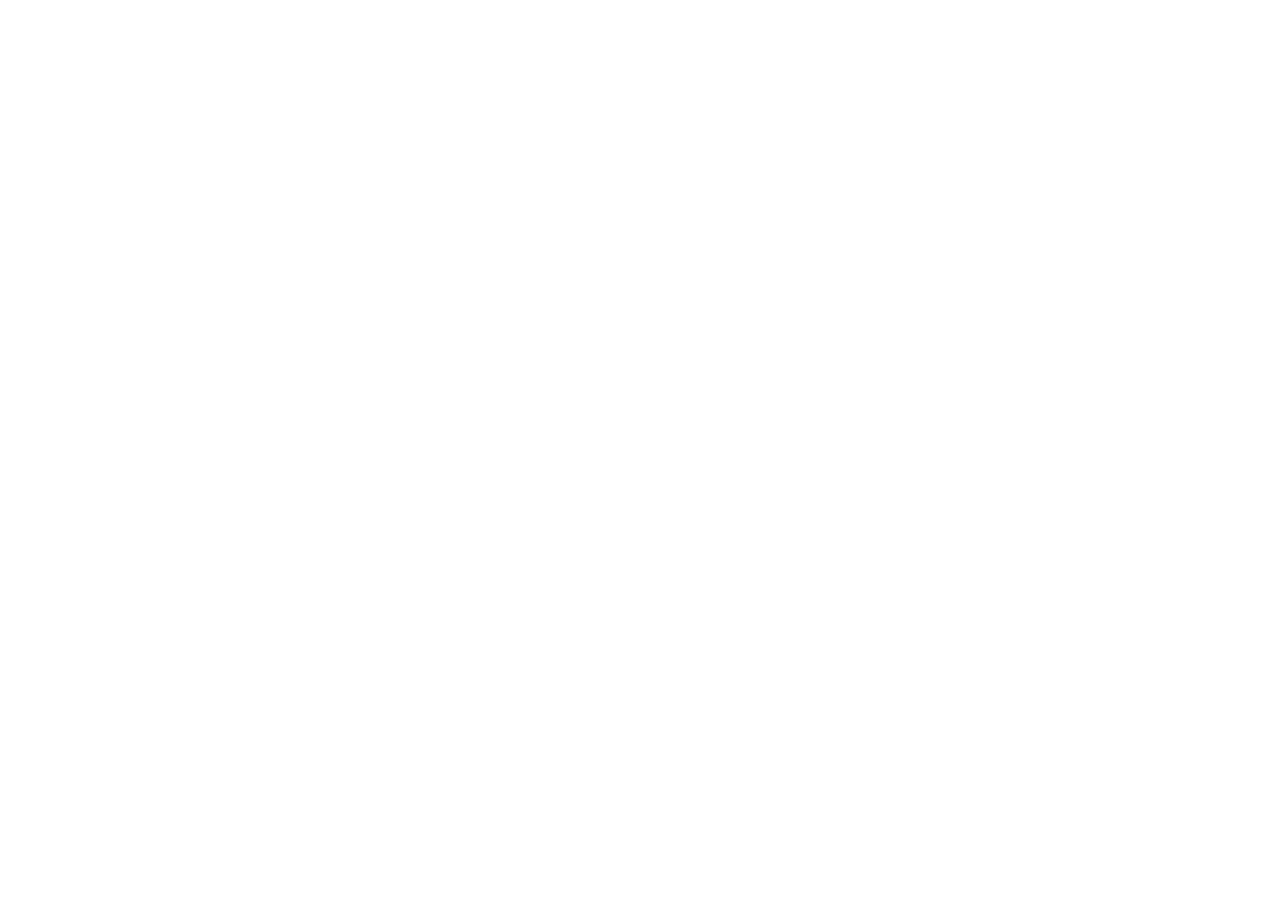
==== index.html @ c469c417 "BO" ====
<!DOCTYPE html>
<html lang="en">
<head>
    <meta charset="UTF-8">
    <meta name="viewport" content="width=device-width, initial-scale=1.0">
    <title>Document</title>
    <link rel="stylesheet" href="index.css">
</head>
<body>
    
</body>
</html>
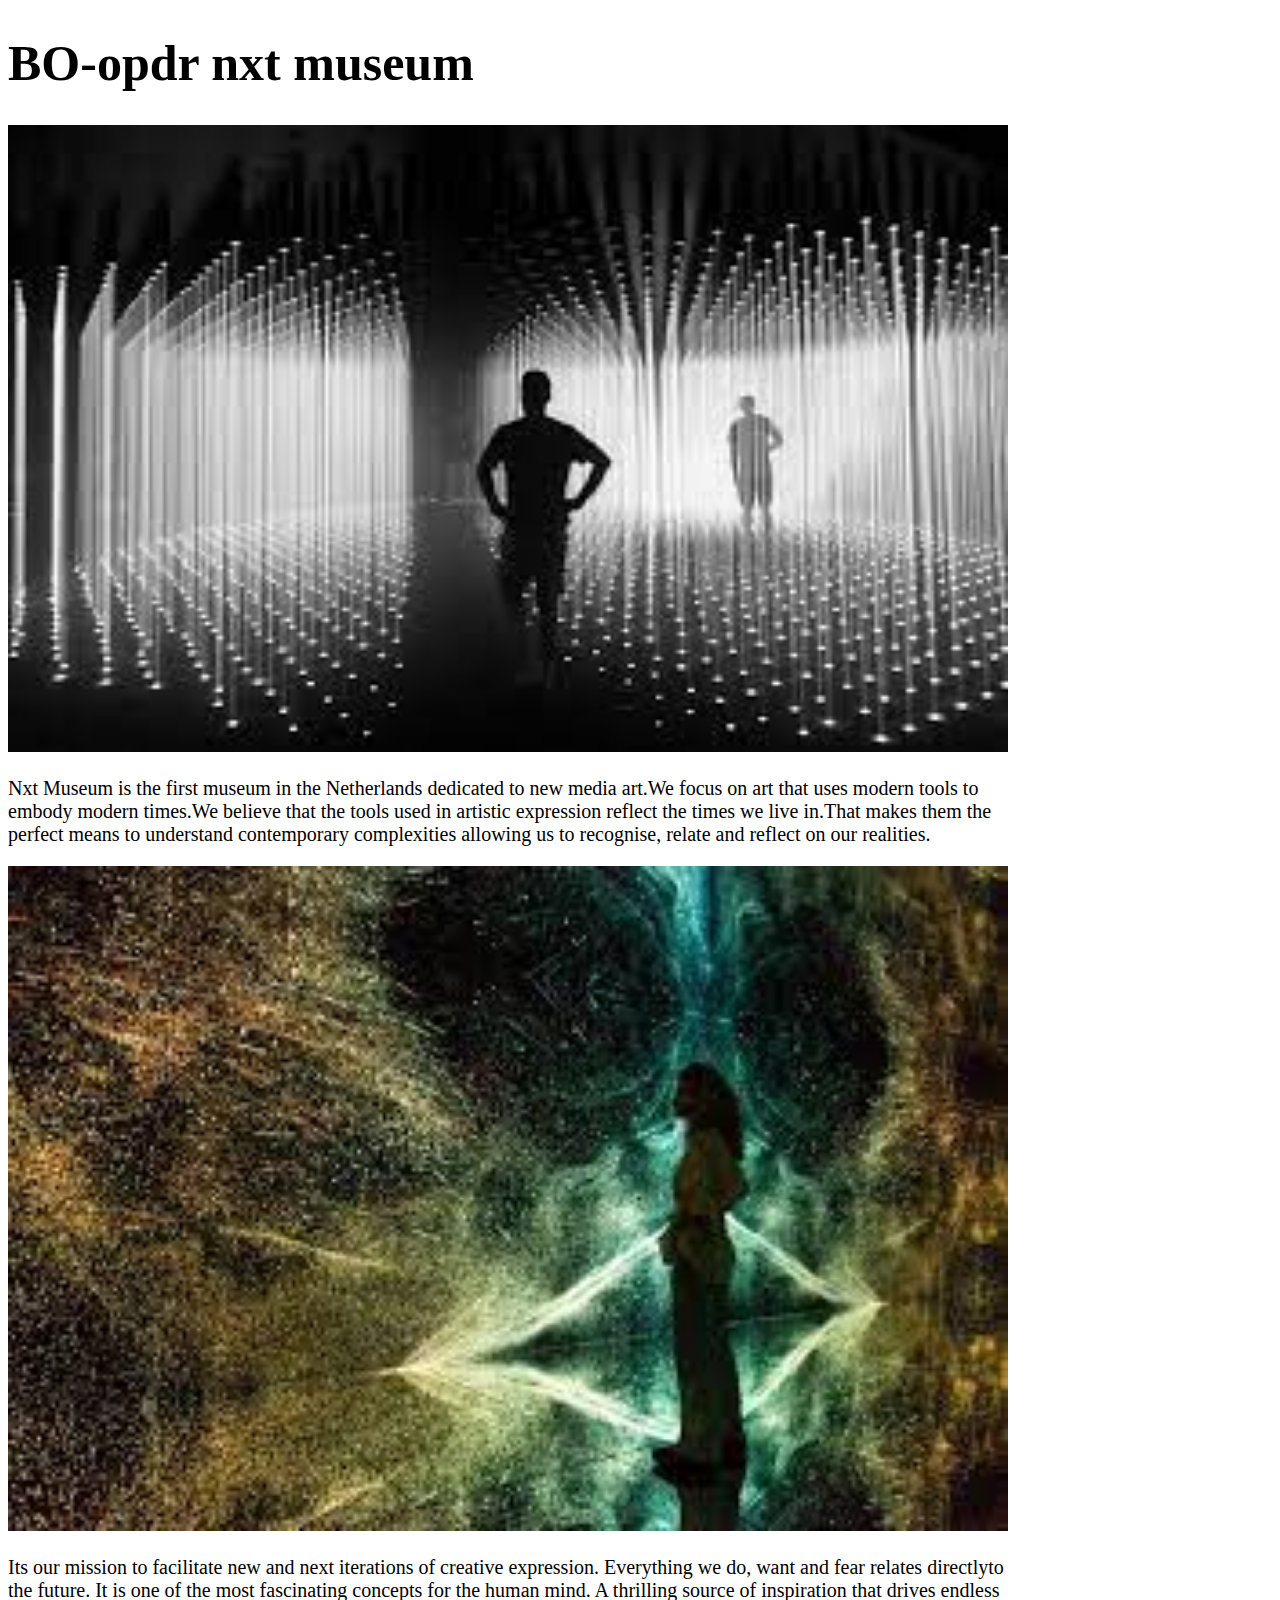
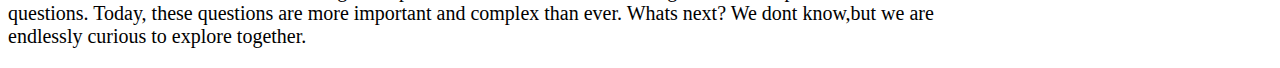
==== commit f1abd5c0: "BO" ====
--- a/index.html
+++ b/index.html
@@ -1,12 +1,35 @@
 <!DOCTYPE html>
 <html lang="en">
 <head>
+    <link rel="stylesheet" href="css/index.css">
     <meta charset="UTF-8">
     <meta name="viewport" content="width=device-width, initial-scale=1.0">
-    <title>Document</title>
+    <title>Nxt-Museum</title>
     <link rel="stylesheet" href="index.css">
 </head>
 <body>
-    
+    <article>
+        <h1>BO-opdr nxt museum</h1>
+        <img src="download.jpeg" alt="nxt main pagina">
+        <P>Nxt Museum is the first museum in the Netherlands 
+            dedicated to new media art.We focus on art that 
+            uses modern tools to embody modern times.We 
+            believe that the tools used in artistic expression 
+            reflect the times we live in.That makes them the 
+            perfect means to understand contemporary 
+            complexities allowing us to recognise, 
+            relate and reflect on our realities.
+        </P>
+        <img src="space.jpeg" alt="de space">
+            <p>Its our mission to facilitate new and next iterations of 
+                creative expression. Everything we do, want and fear 
+                relates directlyto the future. It is one of the most
+                fascinating concepts for the human mind. A thrilling
+                source of inspiration that drives endless questions.
+                Today, these questions are more important and complex 
+                than ever. Whats next? We dont know,but we are 
+                endlessly curious to explore together.
+            </p>
+    </article>
 </body>
 </html>--- a/index.css
+++ b/index.css
@@ -0,0 +1,15 @@
+body{
+    font-size: 20px;
+}
+
+h1{
+    font-size:250%; 
+}
+
+article{
+    width:1000px;
+}
+
+img{
+    width:100%;
+}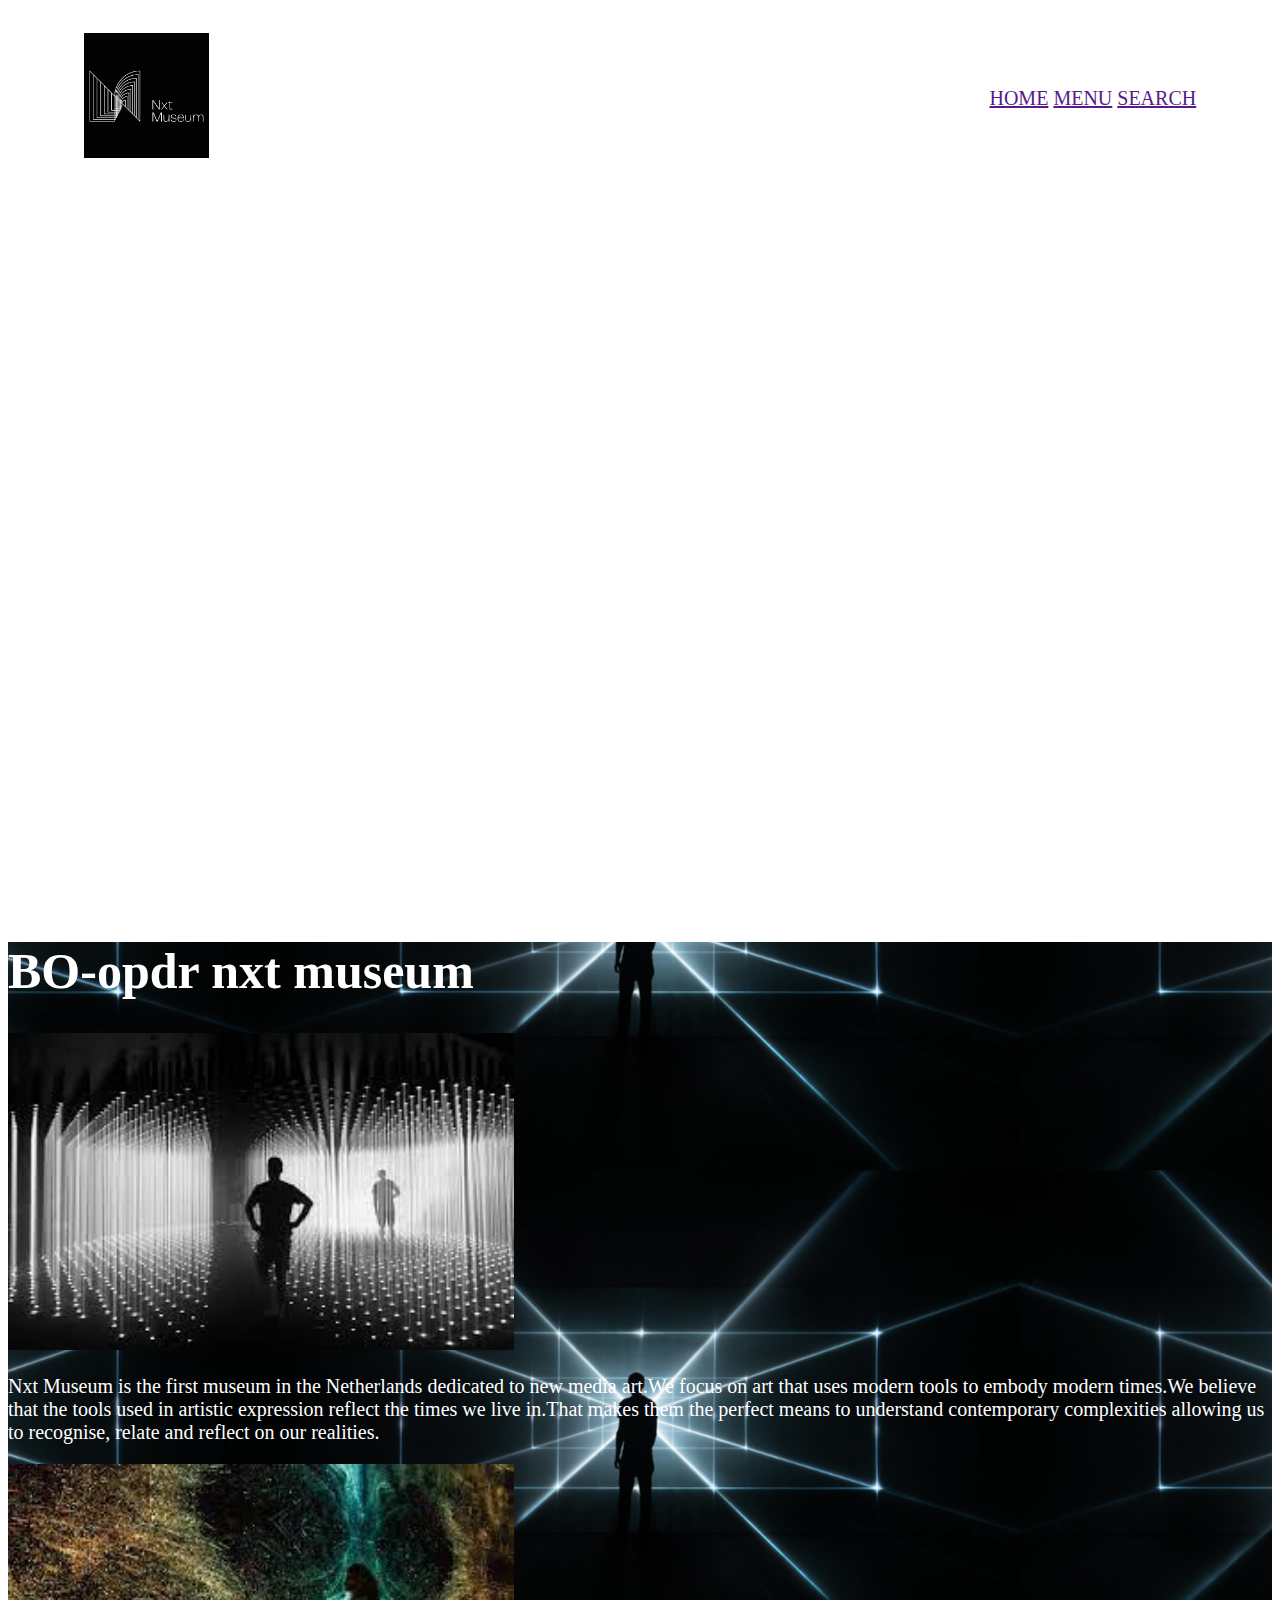
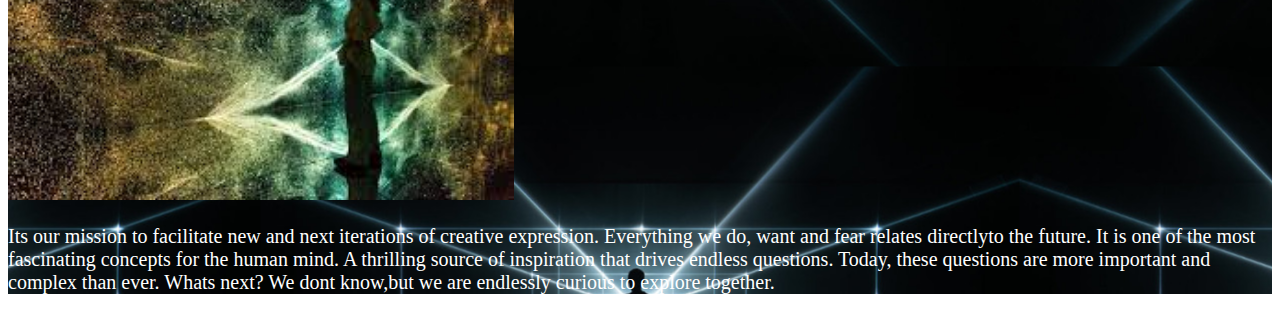
==== commit 2df0358d: "p" ====
--- a/index.html
+++ b/index.html
@@ -8,6 +8,18 @@
     <link rel="stylesheet" href="index.css">
 </head>
 <body>
+    <section class="header">
+        <nav>
+            <a href="index.html"><img src="download.png"></a>
+            <div class="nav-link">
+            <ul>
+                <li><a href="">HOME</a></li>
+                <li><a href="">MENU</a></li>
+                <li><a href="">SEARCH</a></li>
+            </ul>
+            </div>
+        </nav>
+    </section>
     <article>
         <h1>BO-opdr nxt museum</h1>
         <img src="download.jpeg" alt="nxt main pagina">
--- a/index.css
+++ b/index.css
@@ -1,15 +1,60 @@
 body{
-    font-size: 20px;
+    font-size: 20px; 
+
 }
 
 h1{
     font-size:250%; 
+    color: white;
 }
 
 article{
     width:1000px;
+    background-image: url("Nxt3.png" );
+    background-position: center;
+    width: 100%;
+    
+}
+article img{
+    width:40%;
+}
+p{
+    color: white;
 }
 
-img{
-    width:100%;
+
+
+
+
+
+.header{
+    min-height: 100vh;
+    width: 100%;
+
+    background-position: center;
+    background-size: cover;
+    position: relative
+}
+nav{ 
+    flex: 1;
+    display: flex;
+    flex-direction: row;
+    flex-wrap: nowrap;
+    padding: 2% 6%;
+    justify-content: space-between;
+    align-items: center;
+}
+nav img{
+    width: 125px;
+}
+
+/* .nav-links{
+   
+    text-align: right;
+} */
+
+.nav-link ul li{
+    list-style: none;
+    display: inline-block;
+    /* position:relative; */
 }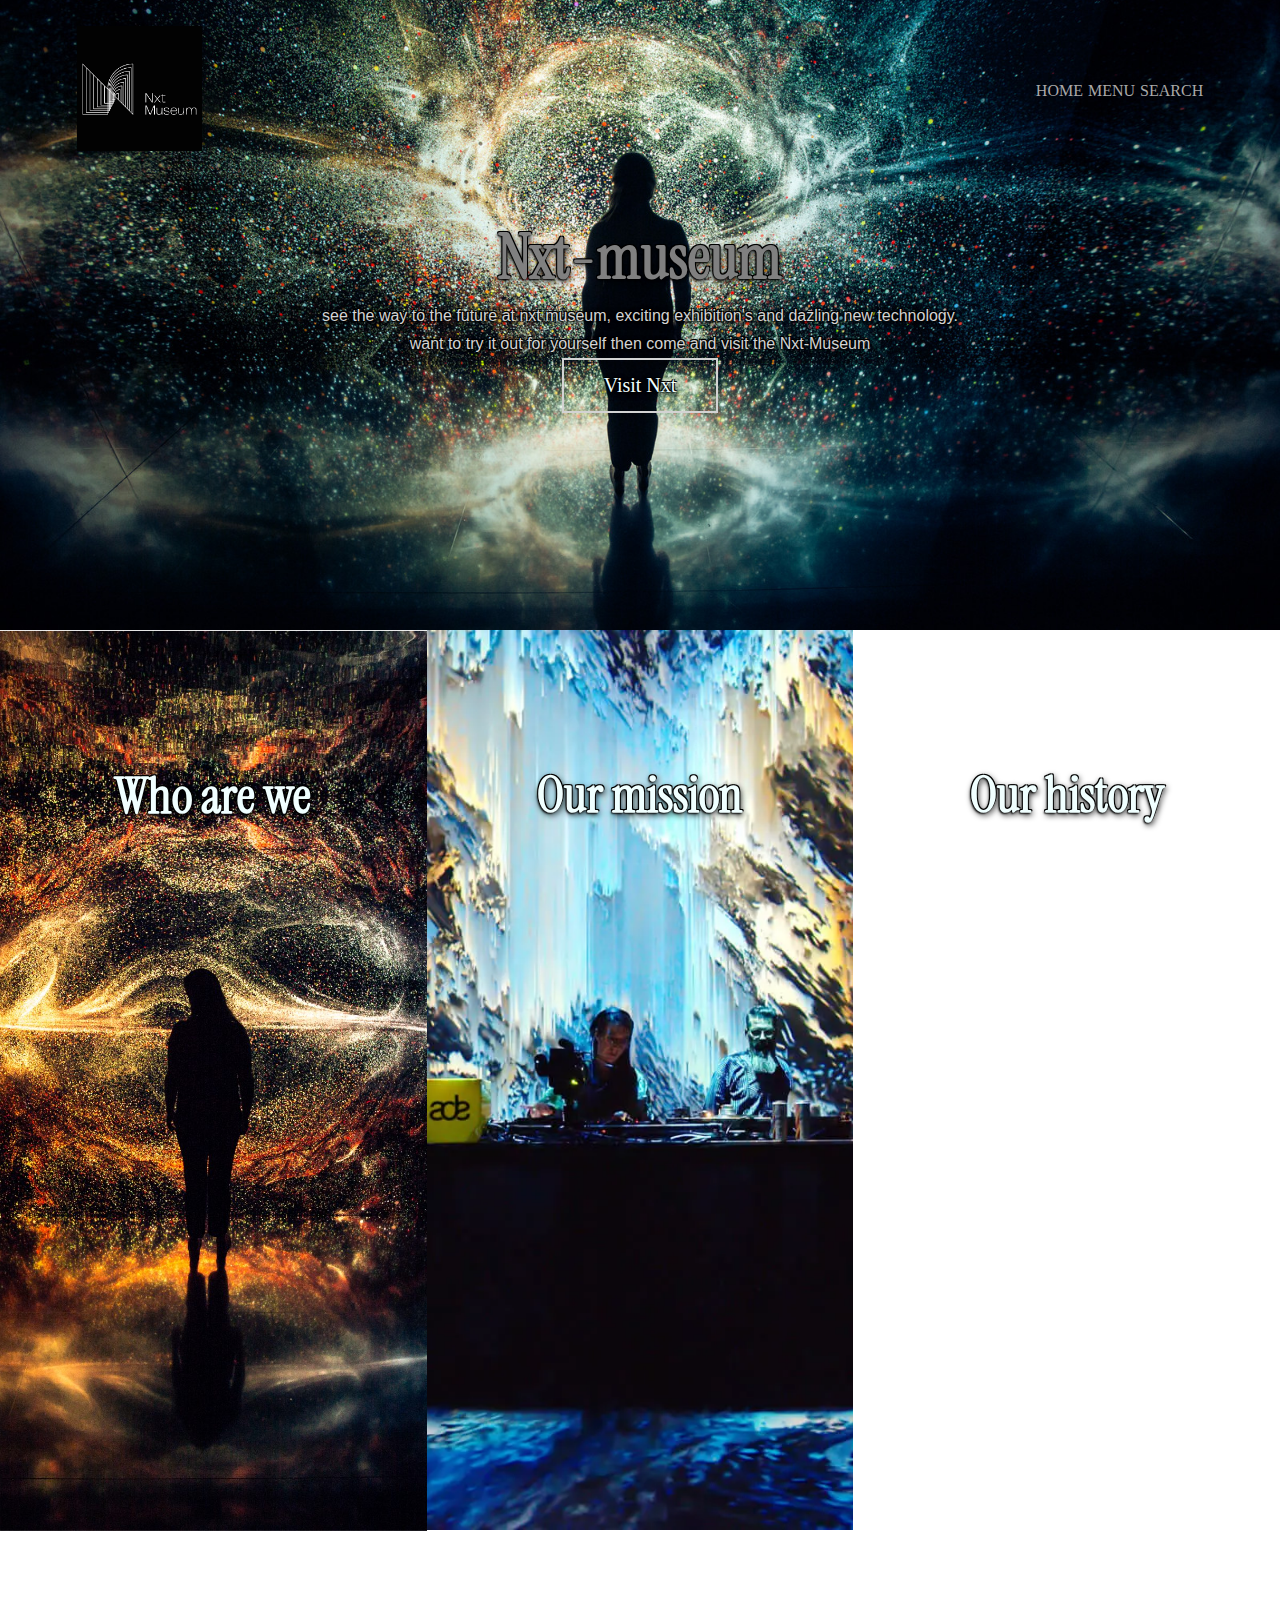
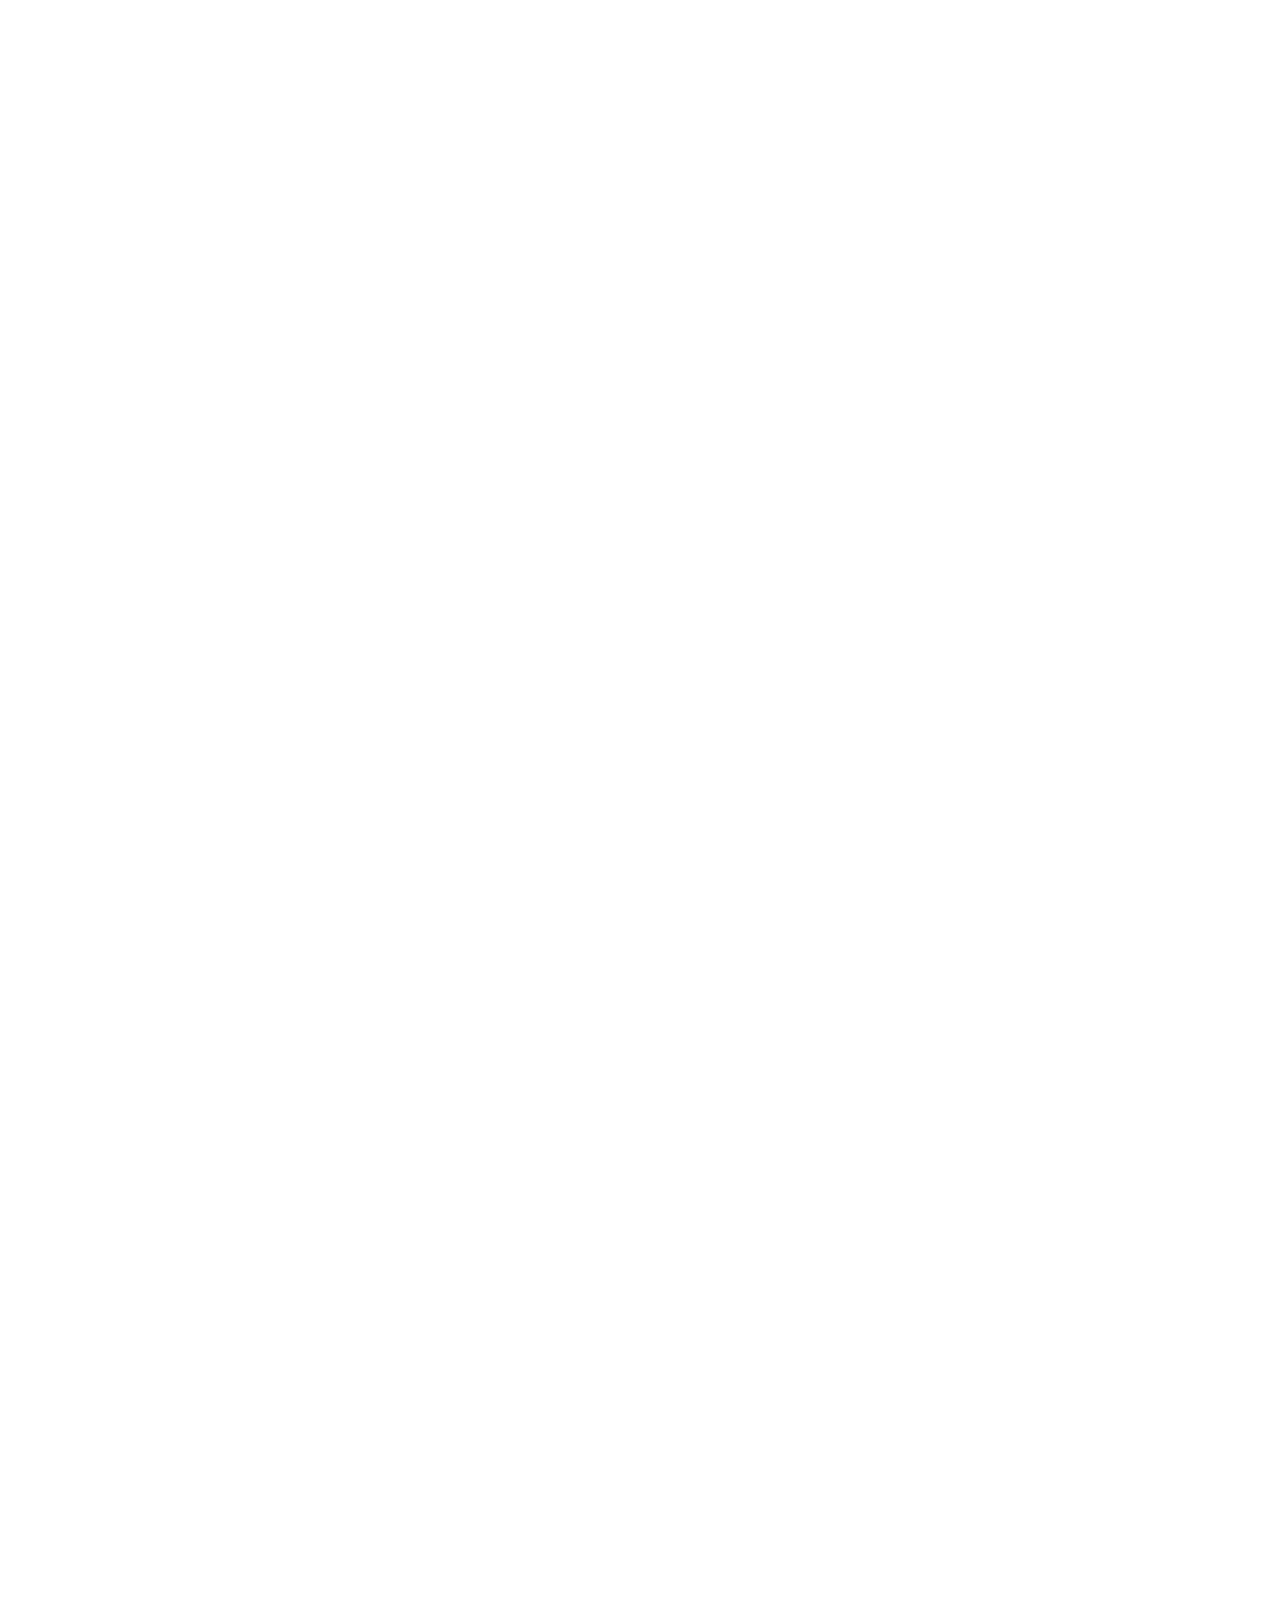
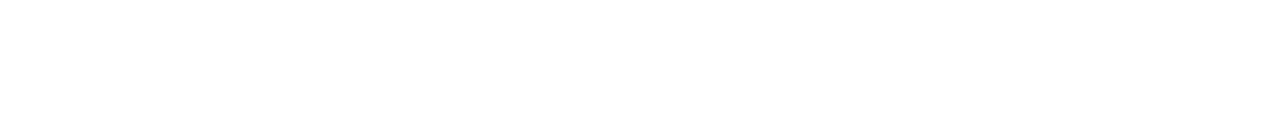
==== commit 9447f08e: "com" ====
--- a/index.html
+++ b/index.html
@@ -6,6 +6,9 @@
     <meta name="viewport" content="width=device-width, initial-scale=1.0">
     <title>Nxt-Museum</title>
     <link rel="stylesheet" href="index.css">
+    <link rel="preconnect" href="https://fonts.googleapis.com">
+    <link rel="preconnect" href="https://fonts.gstatic.com" crossorigin>
+    <link href="https://fonts.googleapis.com/css2?family=Instrument+Serif:ital@1&display=swap" rel="stylesheet">
 </head>
 <body>
     <section class="header">
@@ -19,29 +22,60 @@
             </ul>
             </div>
         </nav>
+
+<div class="text-box">
+    <h1>Nxt-museum</h1>
+    <p>see the way to the future at nxt museum, exciting exhibition's and dazling new technology.</p>
+    <p>want to try it out for yourself then come and visit the Nxt-Museum</p>
+    <a href="https://nxtmuseum.com/"class="Nxtlink">Visit Nxt </a>
+</div>
+
     </section>
-    <article>
-        <h1>BO-opdr nxt museum</h1>
-        <img src="download.jpeg" alt="nxt main pagina">
-        <P>Nxt Museum is the first museum in the Netherlands 
-            dedicated to new media art.We focus on art that 
-            uses modern tools to embody modern times.We 
+    <article class="entre" onclick="E_Showinfo()">
+        <a href="index3.html"><h1><br><br>Who are we</h1></a>
+        <P id="invisible" class="hide"><br><br>
+            Nxt Museum is the first museum in the Netherlands 
+            dedicated to new media art.<br>focus on art that 
+            uses modern tools to embody modern times.<br>We 
             believe that the tools used in artistic expression 
-            reflect the times we live in.That makes them the 
+            reflect the times we live in.That makes them the<br> 
             perfect means to understand contemporary 
             complexities allowing us to recognise, 
             relate and reflect on our realities.
         </P>
-        <img src="space.jpeg" alt="de space">
-            <p>Its our mission to facilitate new and next iterations of 
+    </article>
+        <article class="more_info" onclick="M_Showinfo()">
+            <a href="index4.html"><h1><br><br>Our mission</h1></a>
+            <p id="invisible" class="hide"><br><br>Its our mission to facilitate new and next iterations of 
                 creative expression. Everything we do, want and fear 
-                relates directlyto the future. It is one of the most
+                relates directlyto the future.<br> It is one of the most
                 fascinating concepts for the human mind. A thrilling
-                source of inspiration that drives endless questions.
+                source of inspiration that drives endless questions.<br>
                 Today, these questions are more important and complex 
-                than ever. Whats next? We dont know,but we are 
+                than ever. Whats next?<br> We dont know,but we are 
                 endlessly curious to explore together.
             </p>
+        </article>
+    <article class="history">
+        <a href="index2.html"> <h1><br><br>Our history</h1></a>
+        <p id="invisible" class="hide"><br><br>Nxt Museum, 
+            founded by the young entrepreneur Merel van Helsdingen,
+            exhibits large-scale art installations developed from interdisciplinary 
+            collaborations between established and emerging artists, designers, technicians, 
+            musicians and scientists. the first museum in the Netherlands for new media art,
+            opened its doors on August 29, 2020. With a three-part program consisting of exhibitions,
+            performances and education, Nxt Museum brings art and technology together with the focus on 'what is next'.</p>
     </article>
 </body>
+
+
+<script>
+    $(function() {
+        $("#visible").click(function(){
+            $('#invisible').toggleClass("show");
+        });
+    });
+</script>
+
+
 </html>--- a/index.css
+++ b/index.css
@@ -1,3 +1,8 @@
+*{
+    margin: 0;
+    padding: 0;
+}
+
 body{
     font-size: 20px; 
 
@@ -5,32 +10,120 @@
 
 h1{
     font-size:250%; 
-    color: white;
 }
 
 article{
     width:1000px;
-    background-image: url("Nxt3.png" );
-    background-position: center;
     width: 100%;
     
 }
-article img{
+article img{ 
     width:40%;
 }
-p{
+
+.entre{
+    background-image: url(MMLF-scaled-1.jpeg);
+    background-size: cover;
+    background-position: center;
+    min-height: 100vh;
+    position: relative;
+    top: 150%;
+    left: 50%;
+    transform: translate(-150%, 0.1%);
+    text-align: center;
     color: white;
-}
-
+    width: 33.333%;
+}
+.entre h1{
+    padding: 50%, 60%;
+    text-shadow: -1px 1px 2px #000,
+                1px 2px 6px #000,
+                1px -1px 0 #000,
+                -1px -1px 0 #000;
+    font-family: 'Instrument Serif', serif;
+}
+.entre p{
+    text-shadow: -1px 1px 2px #000,
+                1px 2px 6px #000,
+                1px -1px 0 #000,
+                -1px -1px 0 #000;
+    font-family: 'Instrument Serif', serif;
+}
+.more_info{
+    background-image: url(630cd022c08dc57f480c5abd_Minimal\ Collective\ Nxt\ Museum\ Ivkovic\ Willikens\ ADE\ 2020.webp);
+    background-size: cover;
+    background-position: center;
+    min-height: 100vh;
+    position: relative;
+    top: 75%;
+    left: 33.333%;
+    transform: translate(0, -100%);
+    text-align: center;
+    color: azure;
+    width: 33.333%;
+}
+.more_info h1{
+    padding: 50%, 60%;
+    text-shadow: -1px 1px 2px #000,
+                1px 2px 6px #000,
+                1px -1px 0 #000,
+                -1px -1px 0 #000;
+    font-family: 'Instrument Serif', serif;
+}
+.more_info p{
+    text-shadow: -1px 1px 2px #000,
+                1px 2px 6px #000,
+                1px -1px 0 #000,
+                -1px -1px 0 #000;
+    font-family: 'Instrument Serif', serif;
+}
+
+.history{
+    background-image: url(3.jpg);
+    background-size: cover;
+    background-position: center;
+    min-height: 100vh;
+    position: relative;
+    top: 75%;
+    left: 66.666%;
+    transform: translate(0, -200%);
+    text-align: center;
+    color: azure;
+    width: 33.333%;
+}
+.history h1{
+    padding: 50%, 60%;
+    text-shadow: -1px 1px 2px #000,
+                1px 2px 6px #000,
+                1px -1px 0 #000,
+                -1px -1px 0 #000;
+    font-family: 'Instrument Serif', serif;
+}
+.history p{
+    text-shadow: -1px 1px 2px #000,
+                1px 2px 6px #000,
+                1px -1px 0 #000,
+                -1px -1px 0 #000;
+    font-family: 'Instrument Serif', serif;
+}
+.hide{
+    display: none;
+}
+
+a h1{
+    display: inline-block;
+    text-decoration: none;
+    color: azure;
+}
 
 
 
 
 
 .header{
-    min-height: 100vh;
+    min-height: 70vh;
     width: 100%;
-
+    background-image: url("nxt-museum-in-noord-richt-zich-op-de-nieuwe-generatie.jpg" );
     background-position: center;
     background-size: cover;
     position: relative
@@ -48,13 +141,93 @@
     width: 125px;
 }
 
-/* .nav-links{
-   
+.nav-links{
+    
     text-align: right;
-} */
+}
 
 .nav-link ul li{
     list-style: none;
     display: inline-block;
-    /* position:relative; */
+    position:relative;
+}
+
+.nav-link ul li a{
+    color: darkgray;
+    text-decoration: none;
+    font-size: 16px;
+
+}
+.nav-link ul li::after{
+    content: '';
+    width: 0%;
+    height: 2px;
+    background: #f1f1f1;
+    display: block;
+    margin: auto;
+    transition: 0.5s;
+}
+.nav-link ul li:hover::after{
+    width: 100%;
+}
+.text-box{
+    color: white;
+    width: 90%;
+    position: absolute;
+    top: 50%;
+    left: 50%;
+    transform: translate(-50%, -50%);
+    text-align: center;
+}
+.text-box h1{
+    font-size: 62px;
+    color: gray;
+    text-shadow: -1px 1px 2px #000,
+                1px 2px 6px #000,
+                1px -1px 0 #000,
+                -1px -1px 0 #000;
+    font-family: 'Instrument Serif', serif;
+
+}
+.text-box p{
+    color: lightgray;
+    margin: 10px 0 5px;
+    font-size: 16px;
+    text-shadow: -1px 1px 2px #000,
+                1px 2px 6px #000,
+                1px -1px 0 #000,
+                -1px -1px 0 #000;
+                font-family: 'Fjalla One', sans-serif;
+}
+.Nxtlink{
+    display: inline-block;
+    text-decoration: none;
+    color: azure;
+    border: 2px solid lightgrey;
+    padding: 14px 40px;
+    font-size: 20px;
+    background: transparent;
+    position: relative;
+    transition: 1s;
+    text-shadow: -1px 1px 2px #000,
+                1px 2px 6px #000,
+                1px -1px 0 #000,
+                -1px -1px 0 #000;
+}
+
+.Nxtlink:hover{
+    border: 2px solid white;
+    background: white;
+    color: #000 ;
+    text-shadow: -1px 1px 2px azure,
+                1px 2px 6px azure,
+                1px -1px 0 azure,
+                -1px -1px 0 azure;
+}
+
+@media(max-width: 700px){
+    nav img{
+        width: 90px;
+    }
+
 }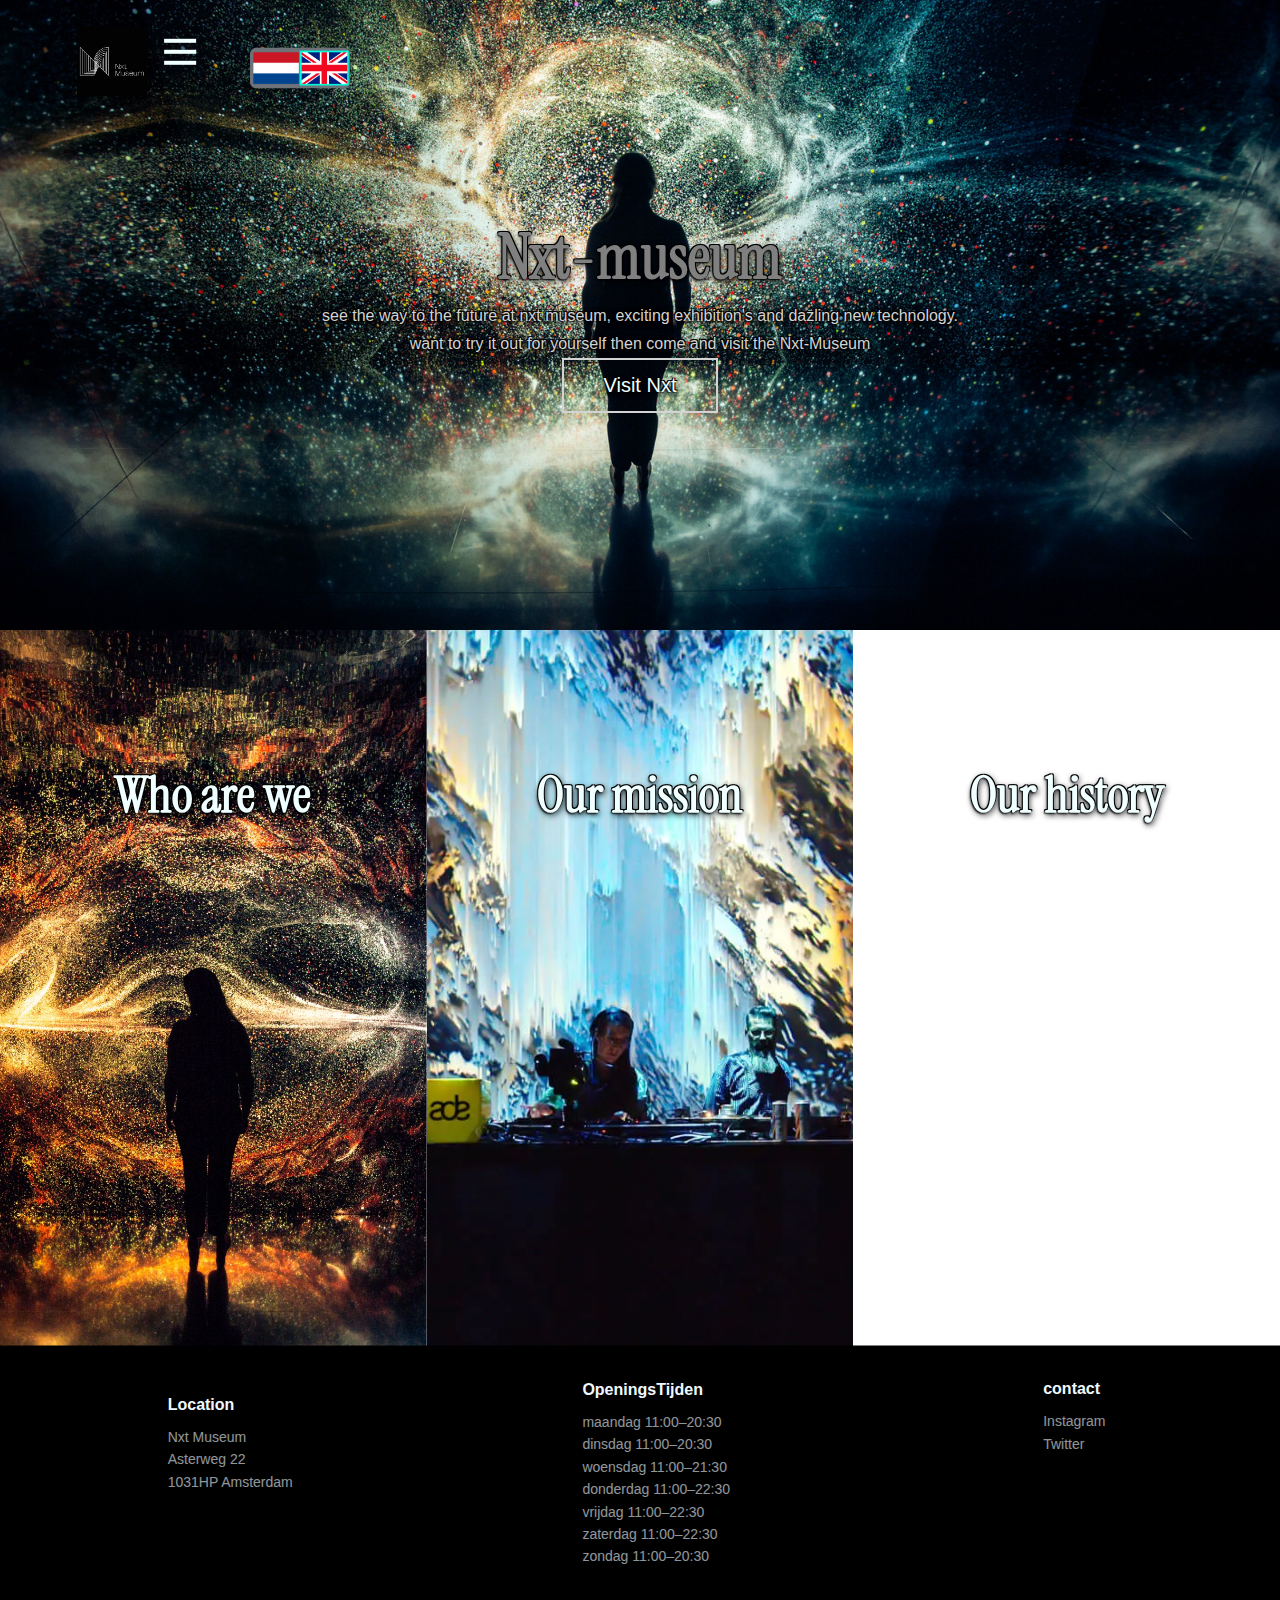
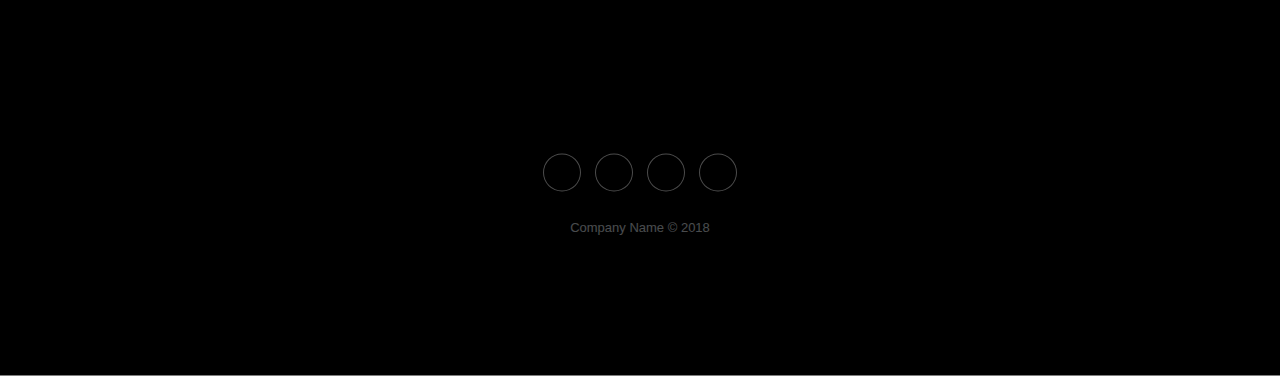
==== commit 695f0a76: "huge" ====
--- a/index.html
+++ b/index.html
@@ -11,18 +11,31 @@
     <link href="https://fonts.googleapis.com/css2?family=Instrument+Serif:ital@1&display=swap" rel="stylesheet">
 </head>
 <body>
+    <div class="translate"><a href="index5.html"><img src="27104.png" alt="Translation"></a></div>
     <section class="header">
         <nav>
             <a href="index.html"><img src="download.png"></a>
-            <div class="nav-link">
-            <ul>
-                <li><a href="">HOME</a></li>
-                <li><a href="">MENU</a></li>
-                <li><a href="">SEARCH</a></li>
-            </ul>
+        </nav>
+        <nav>
+            <div class="navbar">
+              <div class="container nav-container">
+                  <input class="checkbox" type="checkbox" name="" id="" />
+                  <div class="hamburger-lines">
+                    <span class="line line1"></span>
+                    <span class="line line2"></span>
+                    <span class="line line3"></span>
+                  </div>  
+                <div class="logo">
+                </div>
+                <div class="menu-items">
+                  <li><a href="">Home</a></li>
+                  <li><a href="">about</a></li>
+                  <li><a href="">Search</a></li>
+                  <li><a href="">contact</a></li>
+                </div>
+              </div>
             </div>
-        </nav>
-
+          </nav>
 <div class="text-box">
     <h1>Nxt-museum</h1>
     <p>see the way to the future at nxt museum, exciting exhibition's and dazling new technology.</p>
@@ -66,6 +79,45 @@
             opened its doors on August 29, 2020. With a three-part program consisting of exhibitions,
             performances and education, Nxt Museum brings art and technology together with the focus on 'what is next'.</p>
     </article>
+    <div class="footer-dark">
+        <footer>
+            <div class="container">
+                <div class="row">
+                    <div class="Location">
+                        <h3>Location</h3>
+                        <ul>
+                            <li><a href="#">Nxt Museum</a></li>
+                            <li><a href="#">Asterweg 22</a></li>
+                            <li><a href="#">1031HP Amsterdam</a></li>
+                        </ul>
+                    </div>
+                    <div class="contact">
+                        <h3>contact</h3>
+                        <ul>
+                            <li><a href="https://www.instagram.com/nxtmuseum/">Instagram</a></li>
+                            <li><a href="https://twitter.com/nxtmuseum">Twitter</a></li>
+                        </ul>
+                    </div>
+                    <div class="OpeningsTijden">
+                        <h3>OpeningsTijden</h3>
+                    <ul>
+                        <li><a>maandag    11:00–20:30</a></li>
+                        <li><a>dinsdag    11:00–20:30</a></li>
+                        <li><a>woensdag    11:00–21:30</a></li>
+                        <li><a>donderdag    11:00–22:30</a></li>
+                        <li><a>vrijdag    11:00–22:30</a></li>
+                        <li><a>zaterdag    11:00–22:30</a></li>
+                        <li><a>zondag    11:00–20:30</a></li>
+                    </ul>
+                    </div>
+                    <div class="col item social"><a href="#"><i class="icon ion-social-facebook"></i></a><a href="#"><i class="icon ion-social-twitter"></i></a><a href="#"><i class="icon ion-social-snapchat"></i></a><a href="#"><i class="icon ion-social-instagram"></i></a></div>
+                </div>
+                <p class="copyright">Company Name © 2018</p>
+            </div>
+        </footer>
+    </div>
+    <script src="https://cdnjs.cloudflare.com/ajax/libs/jquery/3.2.1/jquery.min.js"></script>
+    <script src="https://cdnjs.cloudflare.com/ajax/libs/twitter-bootstrap/4.1.3/js/bootstrap.bundle.min.js"></script>
 </body>
 
 
--- a/index.css
+++ b/index.css
@@ -29,10 +29,10 @@
     position: relative;
     top: 150%;
     left: 50%;
-    transform: translate(-150%, 0.1%);
+    transform: translate(-150.07%, 0%);
     text-align: center;
     color: white;
-    width: 33.333%;
+    width: 33.334%;
 }
 .entre h1{
     padding: 50%, 60%;
@@ -50,7 +50,7 @@
     font-family: 'Instrument Serif', serif;
 }
 .more_info{
-    background-image: url(630cd022c08dc57f480c5abd_Minimal\ Collective\ Nxt\ Museum\ Ivkovic\ Willikens\ ADE\ 2020.webp);
+    background-image: url(2.webp);
     background-size: cover;
     background-position: center;
     min-height: 100vh;
@@ -92,6 +92,7 @@
     width: 33.333%;
 }
 .history h1{
+
     padding: 50%, 60%;
     text-shadow: -1px 1px 2px #000,
                 1px 2px 6px #000,
@@ -111,9 +112,8 @@
 }
 
 a h1{
+    color: azure;
     display: inline-block;
-    text-decoration: none;
-    color: azure;
 }
 
 
@@ -138,7 +138,7 @@
     align-items: center;
 }
 nav img{
-    width: 125px;
+    width: 70px;
 }
 
 .nav-links{
@@ -230,4 +230,329 @@
         width: 90px;
     }
 
-}+}
+
+
+
+.model{
+    position: relative;
+    top: 50%;
+    left: 50%;
+    transform: translate(-50%, 0%) scale(0);
+    border: 1px solid azure;
+    border-radius: 30px;
+    z-index: 10;
+    background-color: black;
+    transition: 200ms ease-in-out;
+}
+
+
+.model_header{
+    padding: 10px 15px;
+    display: flex;
+    justify-content: space-between;
+    align-items: center;
+    border-bottom: 1px solid black;
+}
+.model.active{
+    transform: translate(-50%, 0%) scale(1);
+}
+
+.title{
+    font-size: 1.25rem;
+    font-weight: bold;
+}
+
+.closebutton{
+    cursor: pointer;
+    border: none;
+    outline: none;
+    color: azure;
+    background: none;
+}
+
+html body{
+    width: 100%;
+    height:0vh;
+    margin: 0;
+    padding: 0;
+    overflow-x: hidden;
+}
+
+.entrebutton{
+    background: none;
+    outline: none;
+    border: none;
+    color: azure;
+    cursor: pointer;
+}
+
+.model-body{
+    padding: 10px 15px;
+
+}
+
+#overlay{
+    position: fixed;
+    opacity: 0;
+    top: 0;
+    left: 0;
+    right: 0;
+    bottom: 0;
+    background-color: rgba(0, 0, 0, .5);
+    pointer-events: none;
+    transition: 200ms ease-in-out;
+}
+
+#overlay.active{
+    opacity: 1;
+    pointer-events: all;
+}
+
+
+
+
+@import url("https://fonts.googleapis.com/css2?family=Poppins:ital,wght@0,100;0,200;0,300;0,400;0,500;0,600;0,700;0,800;0,900;1,100;1,200;1,300;1,400;1,500;1,600;1,700;1,800;1,900&display=swap");
+
+* {
+  margin: 0;
+  padding: 0;
+  box-sizing: border-box;
+}
+
+body {
+  font-family: "Poppins", sans-serif;
+}
+
+.container {
+  /* max-width: 1050px; */
+  width: 90%;
+  margin: auto;
+}
+
+.navbar {
+  width: 15%;
+
+  z-index: 1;
+}
+
+.nav-container {
+  display: flex;
+  justify-content: space-between;
+  align-items: center;
+  height: 62px;
+}
+
+.navbar .menu-items {
+  display: flex;
+}
+
+.navbar .nav-container li {
+  list-style: none;
+}
+
+.navbar .nav-container a {
+  text-decoration: none;
+  color: azure;
+  font-weight: 500;
+  font-size: 1.2rem;
+  padding: 0.7rem;
+}
+
+.navbar .nav-container a:hover{
+    font-weight: bolder;
+}
+
+.nav-container {
+  display: block;
+  position: relative;
+  height: 60px;
+}
+
+.nav-container .checkbox {
+  position: absolute;
+  display: block;
+  height: 32px;
+  width: 32px;
+  top: 20px;
+  left: 20px;
+  z-index: 5;
+  opacity: 0;
+  cursor: pointer;
+}
+
+.nav-container .hamburger-lines {
+  display: block;
+  height: 26px;
+  width: 32px;
+  position: absolute;
+  top: 17px;
+  left: 20px;
+  z-index:2;
+  display: flex;
+  flex-direction: column;
+  justify-content: space-between;
+}
+
+.nav-container .hamburger-lines .line {
+  display: block;
+  height: 4px;
+  width: 100%;
+  background: azure;
+}
+
+.nav-container .hamburger-lines .line1 {
+  transform-origin: 0% 0%;
+  transition: transform 0.4s ease-in-out;
+}
+
+.nav-container .hamburger-lines .line2 {
+  transition: transform 0.2s ease-in-out;
+}
+
+.nav-container .hamburger-lines .line3 {
+  transform-origin: 0% 100%;
+  transition: transform 0.4s ease-in-out;
+}
+
+.navbar .menu-items {
+  padding-top: 120px;
+  box-shadow: inset 0 0 2000px rgba(0, 0, 0, 0.9);
+  height: 65vh;
+  width: 160%;
+  transform: translate(-150%);
+  display: flex;
+  flex-direction: column;
+  margin-left: -190px;
+  padding-left: 0px;
+  transition: transform 0.5s ease-in-out;
+  text-align: center;
+}
+
+.navbar .menu-items li {
+  margin-bottom: 1.2rem;
+  font-size: 1.5rem;
+  font-weight: 1000;
+}
+
+
+
+.nav-container input[type="checkbox"]:checked ~ .menu-items {
+  transform: translateX(0);
+}
+
+.nav-container input[type="checkbox"]:checked ~ .hamburger-lines .line1 {
+  transform: rotate(45deg);
+}
+
+.nav-container input[type="checkbox"]:checked ~ .hamburger-lines .line2 {
+  transform: scaleY(0);
+}
+
+.nav-container input[type="checkbox"]:checked ~ .hamburger-lines .line3 {
+  transform: rotate(-45deg);
+}
+
+.nav-container input[type="checkbox"]:checked ~ .logo{
+  display: none;
+}
+
+.navbar{
+        transform: translate(35%, -217%);
+}
+
+
+
+  .footer-dark {
+    padding:50px 0;
+    color:#f0f9ff;
+    background-color:black;
+    transform: translate(0, -315%);
+    height: 70vh;
+    
+  }
+  
+  .footer-dark h3 {
+    margin-top:0;
+    margin-bottom:12px;
+    font-weight:bold;
+    font-size:16px;
+  }
+  
+  .footer-dark ul {
+    padding:0;
+    list-style:none;
+    line-height:1.6;
+    font-size:14px;
+    margin-bottom:0;
+  }
+  
+  .footer-dark ul a {
+    color:inherit;
+    text-decoration:none;
+    opacity:0.6;
+  }
+  
+  .footer-dark ul a:hover {
+    opacity:0.8;
+  }
+  
+  
+  .footer-dark .item.text {
+    margin-bottom:36px;
+  }
+  
+  .footer-dark .item.text p {
+    opacity:0.6;
+    margin-bottom:0;
+  }
+  
+  .footer-dark .item.social {
+    text-align:center;
+  }
+  
+  
+  .footer-dark .item.social > a {
+    font-size:20px;
+    width:36px;
+    height:36px;
+    line-height:36px;
+    display:inline-block;
+    text-align:center;
+    border-radius:50%;
+    box-shadow:0 0 0 1px rgba(255,255,255,0.4);
+    margin:0 8px;
+    color:#fff;
+    opacity:0.75;
+  }
+  
+  .footer-dark .item.social > a:hover {
+    opacity:0.9;
+  }
+  
+  .footer-dark .copyright {
+    text-align:center;
+    padding-top:24px;
+    opacity:0.3;
+    font-size:13px;
+    margin-bottom:0;
+  }
+
+  .OpeningsTijden{
+    transform: translate(45%, -100%);
+  } 
+
+  .contact{
+    transform: translate(85%, -150%);
+  }
+  .Location{
+    transform: translate(9%, 0);
+  }
+
+
+  .translate img{
+    width: 100px;
+    transform: translate(250%, 80%);
+    position: absolute;
+    z-index: 100;
+  }